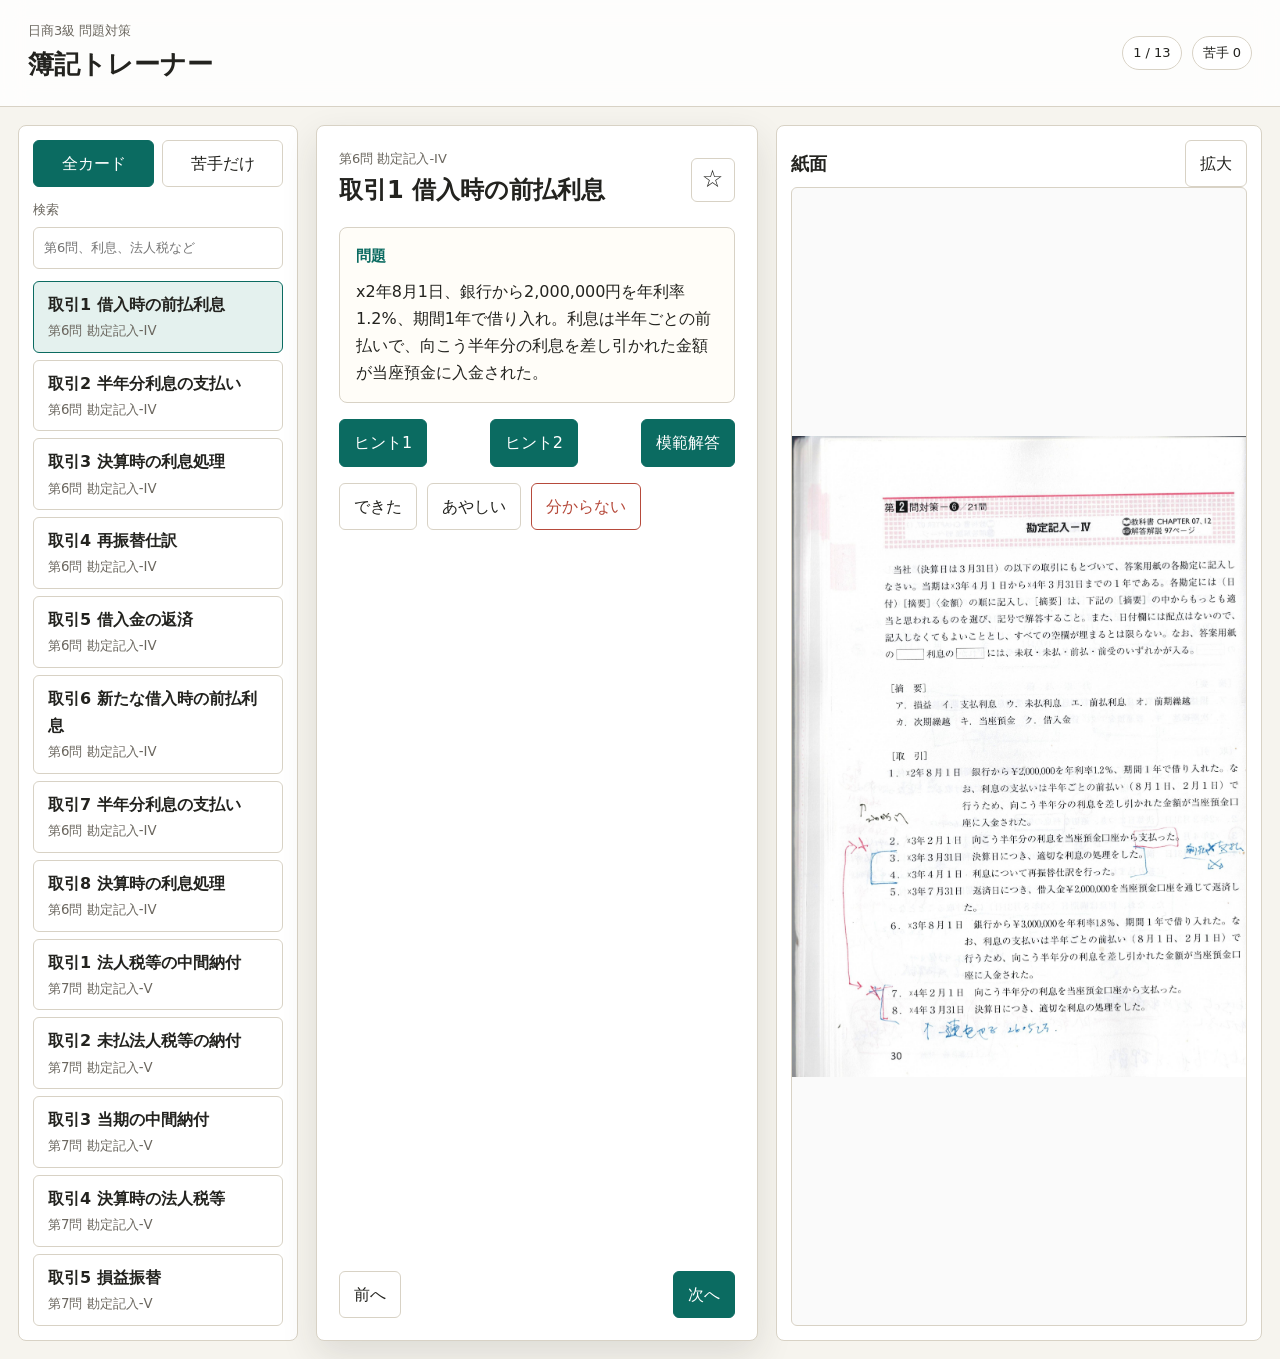
==== index.html @ 3c392cb4 "Create boki trainer static app" ====
<!doctype html>
<html lang="ja">
<head>
  <meta charset="utf-8">
  <meta name="viewport" content="width=device-width, initial-scale=1">
  <title>簿記トレーナー</title>
  <link rel="stylesheet" href="style.css">
</head>
<body>
  <header class="topbar">
    <div>
      <p class="eyebrow">日商3級 問題対策</p>
      <h1>簿記トレーナー</h1>
    </div>
    <div class="stats" aria-live="polite">
      <span id="cardCount">0 / 0</span>
      <span id="weakCount">苦手 0</span>
    </div>
  </header>

  <main class="layout">
    <aside class="sidebar">
      <div class="toolbar">
        <button class="mode is-active" data-mode="all">全カード</button>
        <button class="mode" data-mode="weak">苦手だけ</button>
      </div>
      <label class="search">
        <span>検索</span>
        <input id="searchInput" type="search" placeholder="第6問、利息、法人税など">
      </label>
      <nav id="cardList" class="card-list" aria-label="カード一覧"></nav>
    </aside>

    <section class="trainer">
      <div class="card-head">
        <div>
          <p id="sectionLabel" class="eyebrow"></p>
          <h2 id="cardTitle"></h2>
        </div>
        <button id="weakButton" class="icon-button" title="苦手に追加">☆</button>
      </div>

      <div class="prompt">
        <h3>問題</h3>
        <p id="questionText"></p>
      </div>

      <div class="answer-box">
        <button id="hint1Button">ヒント1</button>
        <button id="hint2Button">ヒント2</button>
        <button id="answerButton">模範解答</button>
      </div>

      <div id="hint1" class="reveal" hidden></div>
      <div id="hint2" class="reveal" hidden></div>
      <div id="answer" class="reveal answer" hidden></div>

      <div class="self-check">
        <button data-grade="good">できた</button>
        <button data-grade="almost">あやしい</button>
        <button data-grade="again">分からない</button>
      </div>

      <div class="pager">
        <button id="prevButton">前へ</button>
        <button id="nextButton">次へ</button>
      </div>
    </section>

    <aside class="source">
      <div class="source-head">
        <h2>紙面</h2>
        <button id="zoomButton">拡大</button>
      </div>
      <img id="sourceImage" alt="問題紙面">
    </aside>
  </main>

  <dialog id="imageDialog">
    <button id="closeDialog" class="dialog-close">閉じる</button>
    <img id="dialogImage" alt="拡大した問題紙面">
  </dialog>

  <script src="app.js"></script>
</body>
</html>
---- style.css ----
:root {
  color-scheme: light;
  --bg: #f6f4ee;
  --panel: #ffffff;
  --ink: #23231f;
  --muted: #6b675f;
  --line: #d8d2c5;
  --accent: #0b6b61;
  --accent-soft: #e4f1ee;
  --warn: #b64a3b;
  --shadow: 0 14px 36px rgba(42, 39, 31, .12);
}

* {
  box-sizing: border-box;
}

body {
  margin: 0;
  background: var(--bg);
  color: var(--ink);
  font-family: "Yu Gothic UI", "Meiryo", system-ui, sans-serif;
  line-height: 1.7;
}

button,
input {
  font: inherit;
}

button {
  border: 1px solid var(--line);
  background: var(--panel);
  color: var(--ink);
  border-radius: 6px;
  padding: 9px 14px;
  cursor: pointer;
}

button:hover {
  border-color: var(--accent);
}

.topbar {
  display: flex;
  justify-content: space-between;
  align-items: center;
  gap: 20px;
  padding: 20px 28px;
  border-bottom: 1px solid var(--line);
  background: rgba(255, 255, 255, .8);
  position: sticky;
  top: 0;
  z-index: 5;
  backdrop-filter: blur(12px);
}

h1,
h2,
h3,
p {
  margin: 0;
}

h1 {
  font-size: 26px;
}

.eyebrow {
  color: var(--muted);
  font-size: 13px;
}

.stats {
  display: flex;
  gap: 10px;
  flex-wrap: wrap;
}

.stats span {
  border: 1px solid var(--line);
  border-radius: 999px;
  padding: 5px 10px;
  background: var(--panel);
  font-size: 13px;
}

.layout {
  display: grid;
  grid-template-columns: 280px minmax(360px, 1fr) minmax(300px, 38vw);
  gap: 18px;
  padding: 18px;
  min-height: calc(100vh - 86px);
}

.sidebar,
.trainer,
.source {
  background: var(--panel);
  border: 1px solid var(--line);
  border-radius: 8px;
}

.sidebar {
  padding: 14px;
  overflow: auto;
}

.toolbar {
  display: grid;
  grid-template-columns: 1fr 1fr;
  gap: 8px;
  margin-bottom: 12px;
}

.mode.is-active,
.answer-box button,
#nextButton {
  background: var(--accent);
  color: #fff;
  border-color: var(--accent);
}

.search {
  display: grid;
  gap: 5px;
  color: var(--muted);
  font-size: 13px;
  margin-bottom: 12px;
}

.search input {
  width: 100%;
  border: 1px solid var(--line);
  border-radius: 6px;
  padding: 9px 10px;
}

.card-list {
  display: grid;
  gap: 7px;
}

.list-item {
  text-align: left;
  display: grid;
  gap: 2px;
}

.list-item.is-active {
  border-color: var(--accent);
  background: var(--accent-soft);
}

.list-item small {
  color: var(--muted);
}

.trainer {
  padding: 22px;
  display: flex;
  flex-direction: column;
  gap: 16px;
  box-shadow: var(--shadow);
}

.card-head,
.source-head,
.pager,
.self-check,
.answer-box {
  display: flex;
  align-items: center;
  justify-content: space-between;
  gap: 10px;
  flex-wrap: wrap;
}

.card-head h2 {
  font-size: 24px;
}

.icon-button {
  width: 44px;
  height: 44px;
  padding: 0;
  font-size: 24px;
}

.icon-button.is-weak {
  color: var(--warn);
  border-color: var(--warn);
  background: #fff1ed;
}

.prompt,
.reveal {
  border: 1px solid var(--line);
  border-radius: 8px;
  padding: 16px;
  background: #fffdf8;
}

.prompt h3 {
  font-size: 15px;
  margin-bottom: 8px;
  color: var(--accent);
}

.reveal {
  white-space: pre-wrap;
}

.answer {
  border-color: #b8cbb9;
  background: #f3faf3;
}

.self-check {
  justify-content: flex-start;
}

.self-check button[data-grade="again"] {
  border-color: var(--warn);
  color: var(--warn);
}

.pager {
  margin-top: auto;
}

.source {
  padding: 14px;
  display: flex;
  flex-direction: column;
  min-height: 0;
}

.source h2 {
  font-size: 18px;
}

#sourceImage {
  width: 100%;
  height: 100%;
  min-height: 420px;
  object-fit: contain;
  border: 1px solid var(--line);
  border-radius: 6px;
  background: #fafafa;
}

dialog {
  width: min(96vw, 1200px);
  height: 92vh;
  border: 0;
  padding: 12px;
  border-radius: 8px;
}

dialog::backdrop {
  background: rgba(0, 0, 0, .55);
}

.dialog-close {
  position: sticky;
  top: 0;
  z-index: 2;
  margin-bottom: 8px;
}

#dialogImage {
  width: 100%;
  height: calc(100% - 58px);
  object-fit: contain;
}

@media (max-width: 1100px) {
  .layout {
    grid-template-columns: 240px 1fr;
  }

  .source {
    grid-column: 1 / -1;
  }
}

@media (max-width: 760px) {
  .topbar,
  .layout {
    padding: 12px;
  }

  .topbar {
    align-items: flex-start;
    flex-direction: column;
  }

  .layout {
    grid-template-columns: 1fr;
  }

  .card-head h2 {
    font-size: 21px;
  }

  .answer-box button,
  .self-check button,
  .pager button {
    flex: 1 1 130px;
  }
}
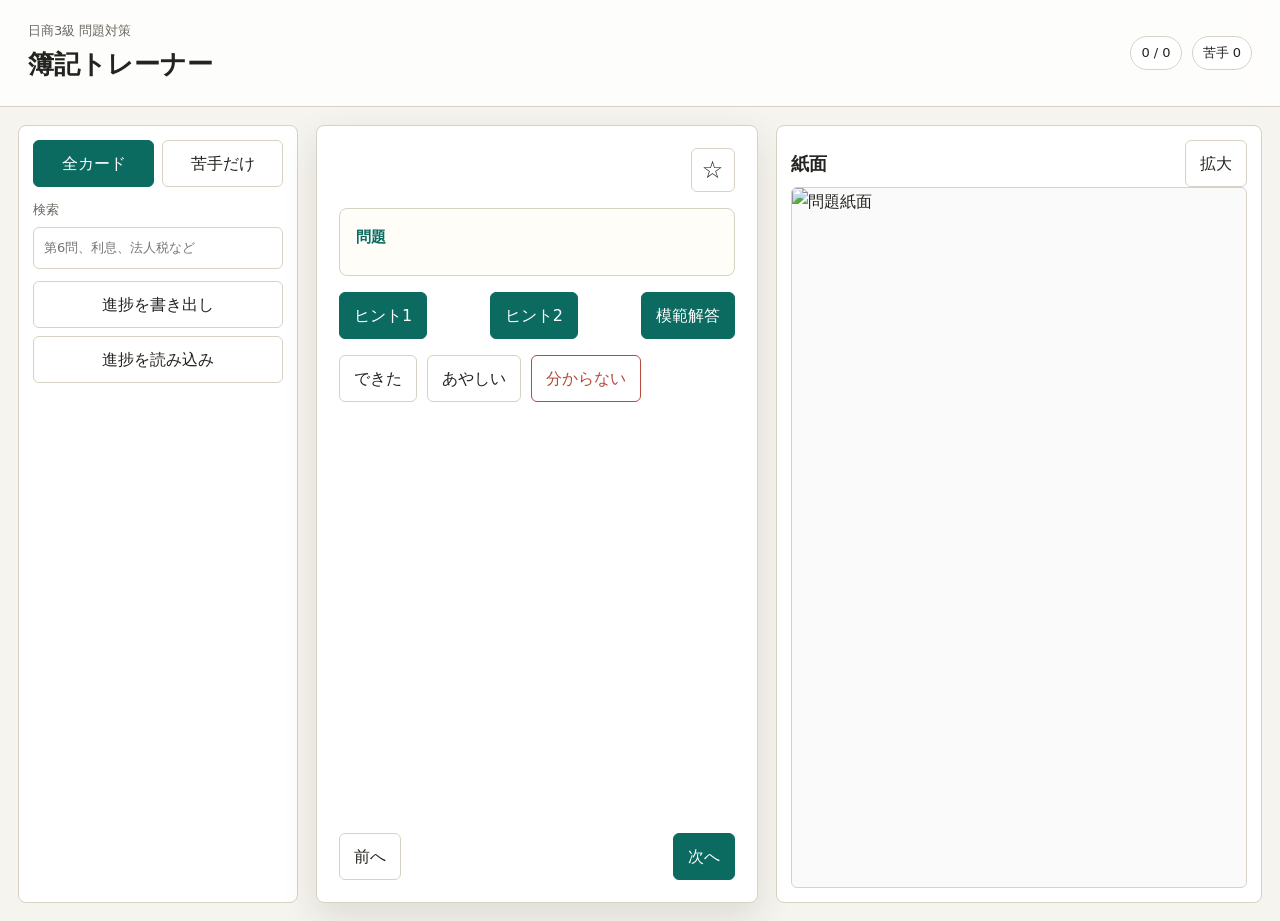
==== commit 2ca9392d: "Add progress import and export" ====
--- a/index.html
+++ b/index.html
@@ -4,7 +4,7 @@
   <meta charset="utf-8">
   <meta name="viewport" content="width=device-width, initial-scale=1">
   <title>簿記トレーナー</title>
-  <link rel="stylesheet" href="style.css">
+  <link rel="stylesheet" href="./style.css">
 </head>
 <body>
   <header class="topbar">
@@ -28,6 +28,13 @@
         <span>検索</span>
         <input id="searchInput" type="search" placeholder="第6問、利息、法人税など">
       </label>
+      <div class="progress-tools">
+        <button id="exportButton">進捗を書き出し</button>
+        <label class="import-button">
+          進捗を読み込み
+          <input id="importInput" type="file" accept="application/json,.json">
+        </label>
+      </div>
       <nav id="cardList" class="card-list" aria-label="カード一覧"></nav>
     </aside>
 
@@ -81,6 +88,6 @@
     <img id="dialogImage" alt="拡大した問題紙面">
   </dialog>
 
-  <script src="app.js"></script>
+  <script src="./app.js"></script>
 </body>
 </html>
--- a/style.css
+++ b/style.css
@@ -136,6 +136,28 @@
   padding: 9px 10px;
 }
 
+.progress-tools {
+  display: grid;
+  gap: 8px;
+  margin-bottom: 12px;
+}
+
+.progress-tools button,
+.import-button {
+  width: 100%;
+  border: 1px solid var(--line);
+  border-radius: 6px;
+  background: var(--panel);
+  color: var(--ink);
+  padding: 9px 10px;
+  text-align: center;
+  cursor: pointer;
+}
+
+.import-button input {
+  display: none;
+}
+
 .card-list {
   display: grid;
   gap: 7px;
@@ -154,6 +176,18 @@
 
 .list-item small {
   color: var(--muted);
+}
+
+.list-item[data-grade="good"] {
+  border-left: 4px solid var(--accent);
+}
+
+.list-item[data-grade="almost"] {
+  border-left: 4px solid #c08a18;
+}
+
+.list-item[data-grade="again"] {
+  border-left: 4px solid var(--warn);
 }
 
 .trainer {
